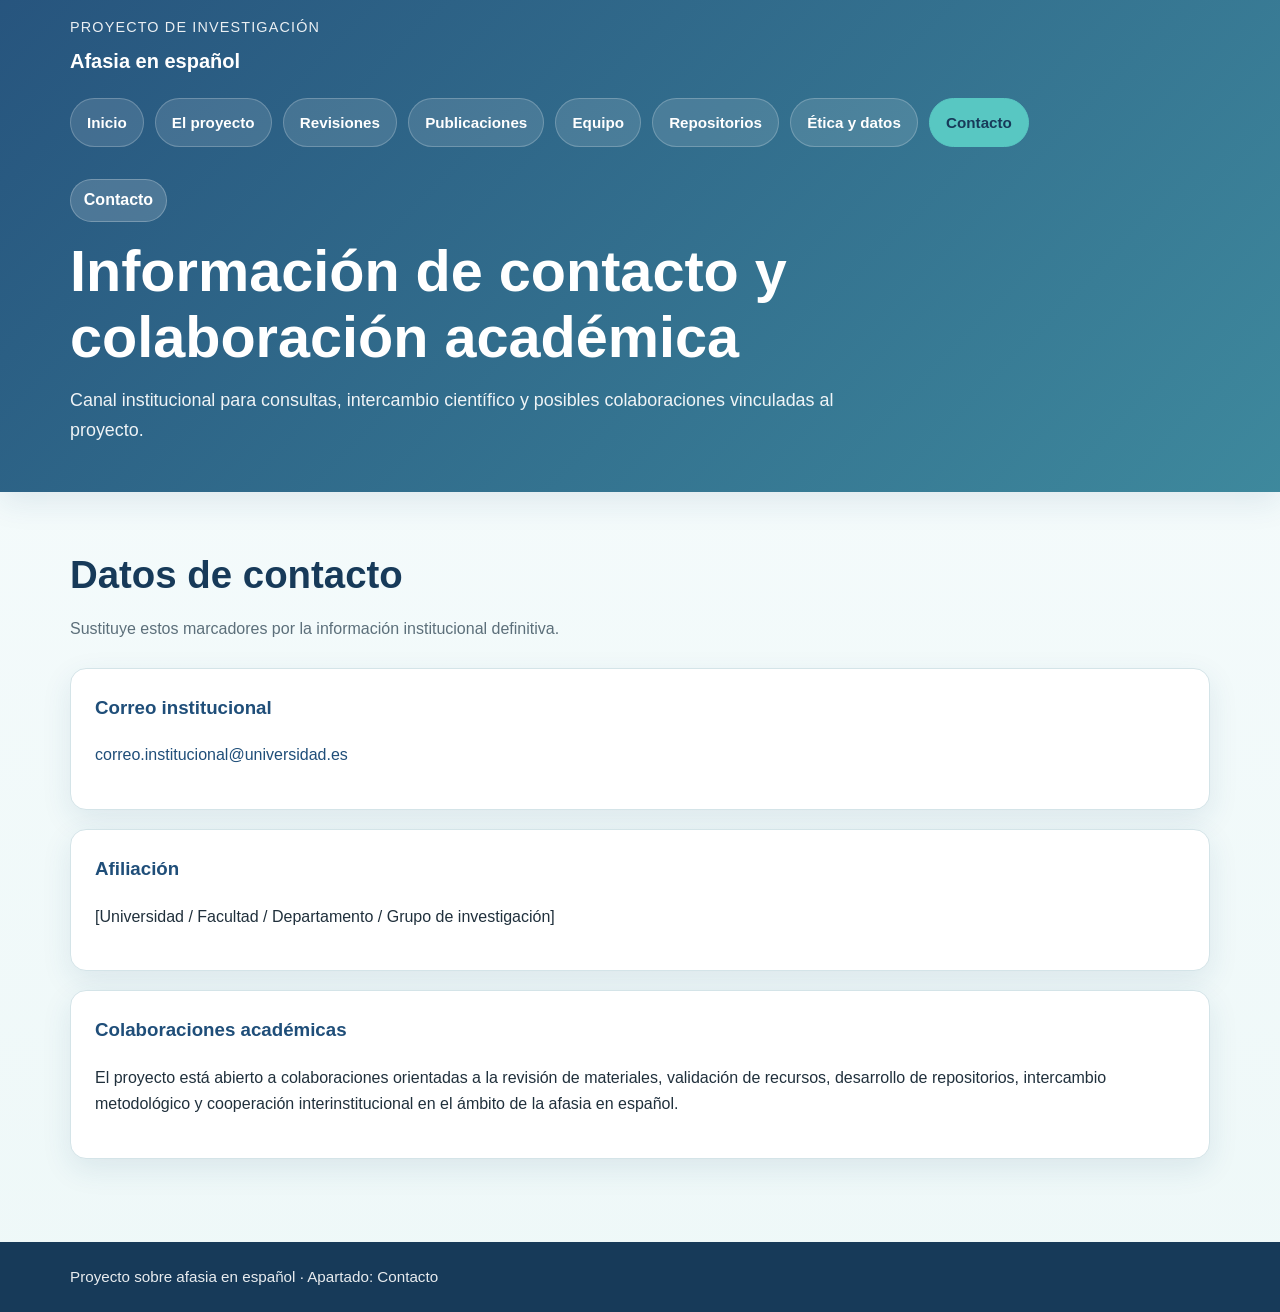
==== contacto.html @ 47f7d50b "Add files via upload" ====
<!DOCTYPE html>
<html lang="es">
<head>
  <meta charset="UTF-8" />
  <meta name="viewport" content="width=device-width, initial-scale=1.0" />
  <title>Contacto | Afasia en español</title>
  <link rel="stylesheet" href="css/styles.css" />
</head>
<body>
  <header class="site-header">
    <div class="container">
      <div class="topbar">
        <div class="brand">
          <span class="brand-mark">Proyecto de investigación</span>
          <h1 class="brand-title">Afasia en español</h1>
        </div>
      </div>

      <nav class="main-nav" aria-label="Navegación principal">
        <ul class="nav-list">
          <li><a href="index.html">Inicio</a></li>
          <li><a href="proyecto.html">El proyecto</a></li>
          <li><a href="revisiones.html">Revisiones</a></li>
          <li><a href="publicaciones.html">Publicaciones</a></li>
          <li><a href="equipo.html">Equipo</a></li>
          <li><a href="repositorios.html">Repositorios</a></li>
          <li><a href="etica.html">Ética y datos</a></li>
          <li><a href="contacto.html" class="active">Contacto</a></li>
        </ul>
      </nav>

      <section class="hero">
        <span class="badge">Contacto</span>
        <h1>Información de contacto y colaboración académica</h1>
        <p>
          Canal institucional para consultas, intercambio científico y posibles
          colaboraciones vinculadas al proyecto.
        </p>
      </section>
    </div>
  </header>

  <main>
    <section class="page-section">
      <div class="container">
        <div class="page-heading">
          <h2>Datos de contacto</h2>
          <p>
            Sustituye estos marcadores por la información institucional definitiva.
          </p>
        </div>

        <article class="card">
          <h3>Correo institucional</h3>
          <p>
            <a href="mailto:correo.institucional@universidad.es">
              correo.institucional@universidad.es
            </a>
          </p>
        </article>

        <article class="card">
          <h3>Afiliación</h3>
          <p>[Universidad / Facultad / Departamento / Grupo de investigación]</p>
        </article>

        <article class="card">
          <h3>Colaboraciones académicas</h3>
          <p>
            El proyecto está abierto a colaboraciones orientadas a la revisión de
            materiales, validación de recursos, desarrollo de repositorios, intercambio
            metodológico y cooperación interinstitucional en el ámbito de la afasia en español.
          </p>
        </article>

        <!-- Aquí se puede añadir dirección postal, ORCID, web institucional, etc. -->
      </div>
    </section>
  </main>

  <footer class="site-footer">
    <div class="container">
      <p>Proyecto sobre afasia en español · Apartado: Contacto</p>
    </div>
  </footer>
</body>
</html>
---- css/styles.css ----
:root {
  --primary: #1f4e79;
  --primary-dark: #173a59;
  --secondary: #2f7f95;
  --accent: #58c7c2;
  --accent-soft: #dff7f5;
  --bg: #f5fbfc;
  --white: #ffffff;
  --text: #20303c;
  --muted: #5c6f7a;
  --border: #d4e4e8;
  --shadow: 0 10px 30px rgba(31, 78, 121, 0.10);
  --radius: 16px;
  --max-width: 1140px;
}

* {
  box-sizing: border-box;
}

html {
  scroll-behavior: smooth;
}

body {
  margin: 0;
  font-family: "Segoe UI", Arial, sans-serif;
  background: linear-gradient(180deg, #f7fcfd 0%, #eef8f8 100%);
  color: var(--text);
  line-height: 1.65;
}

a {
  color: var(--primary);
  text-decoration: none;
}

a:hover {
  text-decoration: underline;
}

img {
  max-width: 100%;
  display: block;
}

.container {
  width: min(92%, var(--max-width));
  margin: 0 auto;
}

/* ===========================
   HEADER + NAV
=========================== */

.site-header {
  background:
    linear-gradient(135deg, rgba(31, 78, 121, 0.96), rgba(47, 127, 149, 0.92)),
    linear-gradient(45deg, rgba(88, 199, 194, 0.15), rgba(255,255,255,0.05));
  color: var(--white);
  padding: 1rem 0 2.4rem;
  box-shadow: var(--shadow);
}

.topbar {
  display: flex;
  align-items: center;
  justify-content: space-between;
  gap: 1rem;
  flex-wrap: wrap;
}

.brand {
  display: flex;
  flex-direction: column;
  gap: 0.35rem;
}

.brand-mark {
  font-size: 0.9rem;
  letter-spacing: 0.08em;
  text-transform: uppercase;
  opacity: 0.9;
}

.brand-title {
  margin: 0;
  font-size: 1.25rem;
  font-weight: 700;
}

.main-nav {
  margin-top: 1.2rem;
}

.nav-list {
  display: flex;
  flex-wrap: wrap;
  gap: 0.7rem;
  list-style: none;
  padding: 0;
  margin: 0;
}

.nav-list a {
  display: inline-block;
  padding: 0.7rem 1rem;
  background: rgba(255,255,255,0.12);
  color: var(--white);
  border: 1px solid rgba(255,255,255,0.22);
  border-radius: 999px;
  font-weight: 600;
  font-size: 0.95rem;
  transition: 0.25s ease;
}

.nav-list a:hover,
.nav-list a.active {
  background: var(--accent);
  border-color: var(--accent);
  color: var(--primary-dark);
  text-decoration: none;
}

/* ===========================
   HERO
=========================== */

.hero {
  padding: 2rem 0 0.5rem;
}

.badge {
  display: inline-block;
  padding: 0.45rem 0.8rem;
  border-radius: 999px;
  background: rgba(255,255,255,0.16);
  border: 1px solid rgba(255,255,255,0.24);
  color: var(--white);
  font-weight: 600;
  margin-bottom: 1rem;
}

.hero h1 {
  margin: 0 0 1rem;
  font-size: clamp(2rem, 5vw, 3.6rem);
  line-height: 1.15;
  max-width: 820px;
}

.hero p {
  margin: 0;
  max-width: 820px;
  font-size: 1.12rem;
  color: rgba(255,255,255,0.92);
}

/* ===========================
   MAIN CONTENT
=========================== */

.page-section {
  padding: 3.2rem 0;
}

.page-heading {
  margin-bottom: 1.6rem;
}

.page-heading h2 {
  margin: 0 0 0.6rem;
  font-size: clamp(1.8rem, 3vw, 2.5rem);
  color: var(--primary-dark);
}

.page-heading p {
  margin: 0;
  max-width: 800px;
  color: var(--muted);
}

.card {
  background: var(--white);
  border: 1px solid var(--border);
  border-radius: var(--radius);
  padding: 1.5rem;
  box-shadow: var(--shadow);
}

.card h3 {
  margin-top: 0;
  color: var(--primary);
}

.card + .card {
  margin-top: 1.2rem;
}

.grid-2 {
  display: grid;
  grid-template-columns: repeat(2, 1fr);
  gap: 1.2rem;
}

.grid-3 {
  display: grid;
  grid-template-columns: repeat(3, 1fr);
  gap: 1.2rem;
}

.highlight-box {
  background: linear-gradient(135deg, var(--accent-soft), #f7ffff);
  border-left: 6px solid var(--accent);
  border-radius: 14px;
  padding: 1rem 1.2rem;
  color: var(--primary-dark);
  font-weight: 600;
  margin: 1rem 0 1.5rem;
}

.meta {
  color: var(--muted);
  font-size: 0.96rem;
}

.button-link {
  display: inline-block;
  margin-top: 0.8rem;
  padding: 0.75rem 1rem;
  border-radius: 10px;
  background: linear-gradient(135deg, var(--primary), var(--secondary));
  color: var(--white);
  font-weight: 600;
  transition: 0.2s ease;
}

.button-link:hover {
  text-decoration: none;
  transform: translateY(-1px);
}

.list-clean {
  margin: 0;
  padding-left: 1.2rem;
}

.section-note {
  margin-top: 1rem;
  color: var(--muted);
  font-style: italic;
}

/* ===========================
   HOME BLOCKS
=========================== */

.home-grid {
  display: grid;
  grid-template-columns: 1.3fr 1fr;
  gap: 1.3rem;
}

.quick-links {
  display: grid;
  grid-template-columns: repeat(2, 1fr);
  gap: 1rem;
}

.quick-link-card {
  background: var(--white);
  border: 1px solid var(--border);
  border-radius: 16px;
  padding: 1.2rem;
  box-shadow: var(--shadow);
}

.quick-link-card h3 {
  margin-top: 0;
  margin-bottom: 0.6rem;
  color: var(--primary);
}

/* ===========================
   FOOTER
=========================== */

.site-footer {
  margin-top: 2rem;
  background: var(--primary-dark);
  color: rgba(255,255,255,0.9);
  padding: 1.4rem 0;
}

.site-footer p {
  margin: 0;
  font-size: 0.95rem;
}

/* ===========================
   RESPONSIVE
=========================== */

@media (max-width: 920px) {
  .grid-2,
  .grid-3,
  .home-grid,
  .quick-links {
    grid-template-columns: 1fr;
  }
}

@media (max-width: 640px) {
  .site-header {
    padding-bottom: 1.8rem;
  }

  .nav-list {
    flex-direction: column;
    align-items: stretch;
  }

  .nav-list a {
    width: 100%;
    text-align: center;
  }

  .hero h1 {
    font-size: 2rem;
  }
}
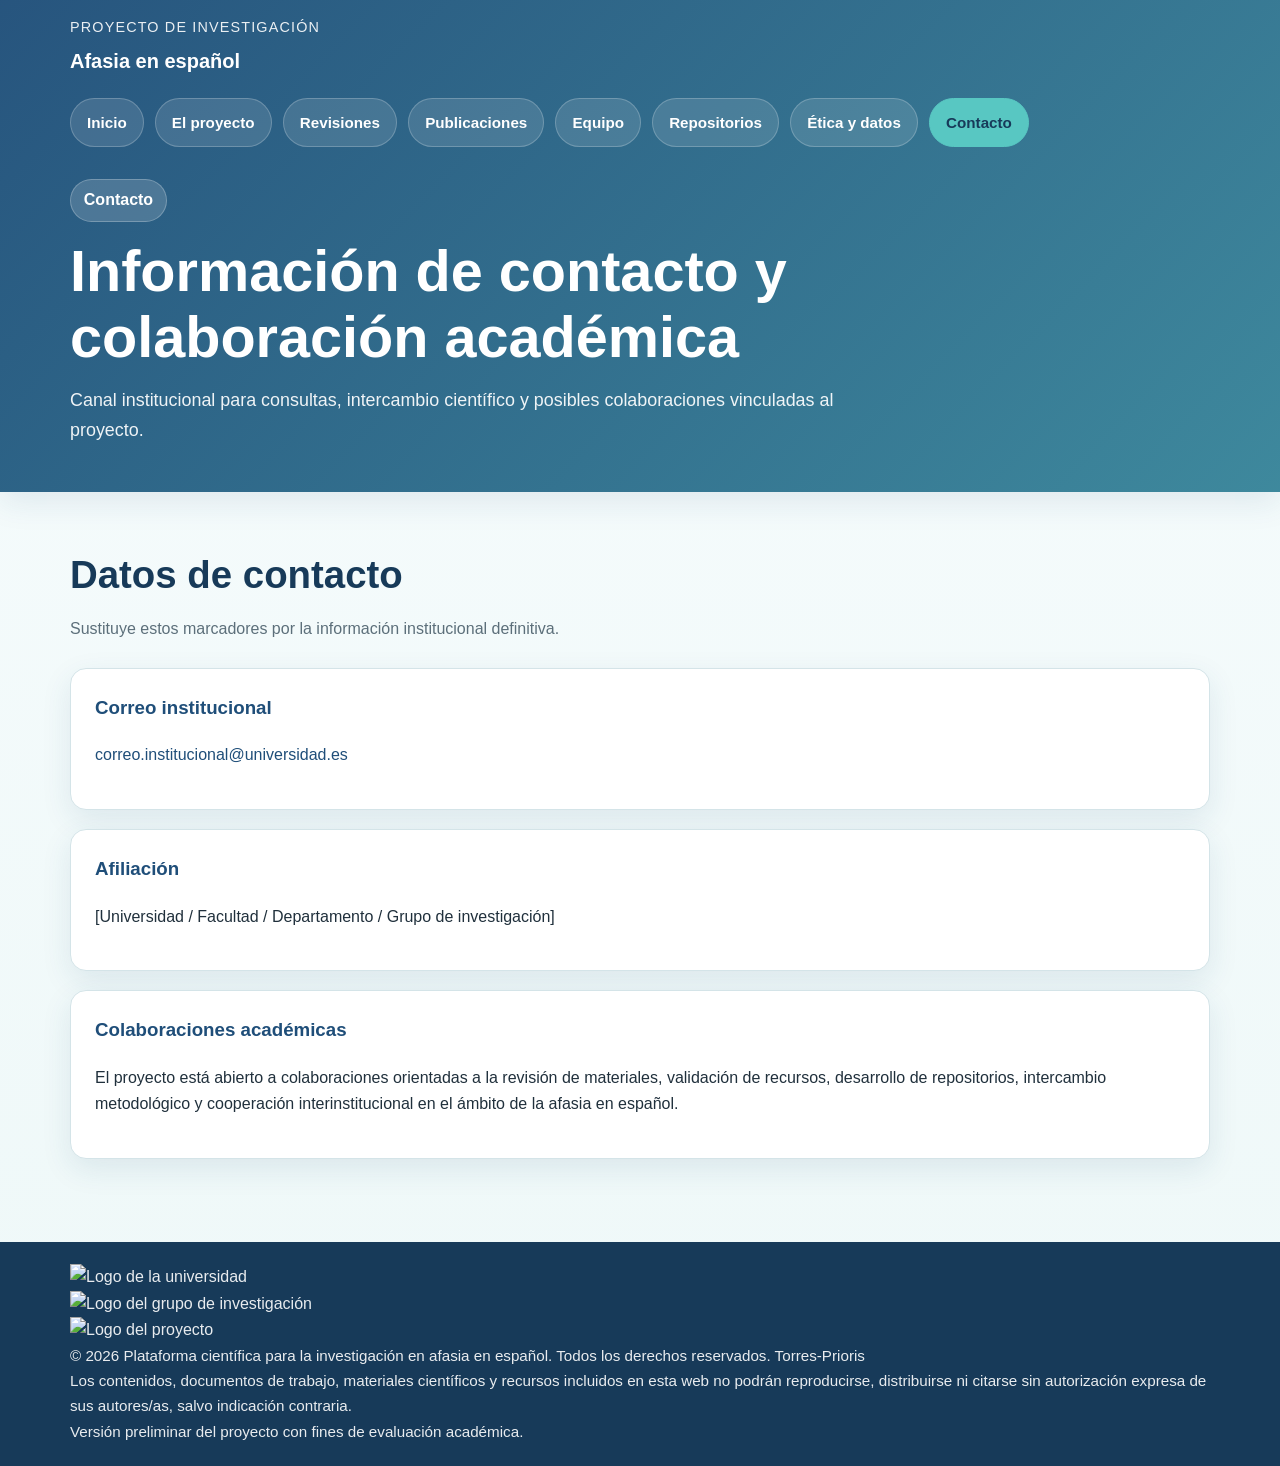
==== commit 628aa584: "Update contacto.html" ====
--- a/contacto.html
+++ b/contacto.html
@@ -78,10 +78,33 @@
     </section>
   </main>
 
-  <footer class="site-footer">
-    <div class="container">
-      <p>Proyecto sobre afasia en español · Apartado: Contacto</p>
+<footer class="site-footer">
+  <div class="container footer-content">
+
+    <div class="footer-logos" aria-label="Logos institucionales">
+      <img src="img/logo-universidad.png" alt="Logo de la universidad" />
+      <img src="img/logo-grupo.png" alt="Logo del grupo de investigación" />
+      <img src="img/logo-proyecto.png" alt="Logo del proyecto" />
     </div>
-  </footer>
+
+    <div class="footer-text">
+      <p>
+        © 2026 Plataforma científica para la investigación en afasia en español.
+        Todos los derechos reservados. Torres-Prioris
+      </p>
+
+      <p>
+        Los contenidos, documentos de trabajo, materiales científicos y recursos
+        incluidos en esta web no podrán reproducirse, distribuirse ni citarse sin
+        autorización expresa de sus autores/as, salvo indicación contraria.
+      </p>
+
+      <p class="footer-small">
+        Versión preliminar del proyecto con fines de evaluación académica.
+      </p>
+    </div>
+
+  </div>
+</footer>
 </body>
-</html>+</html>
